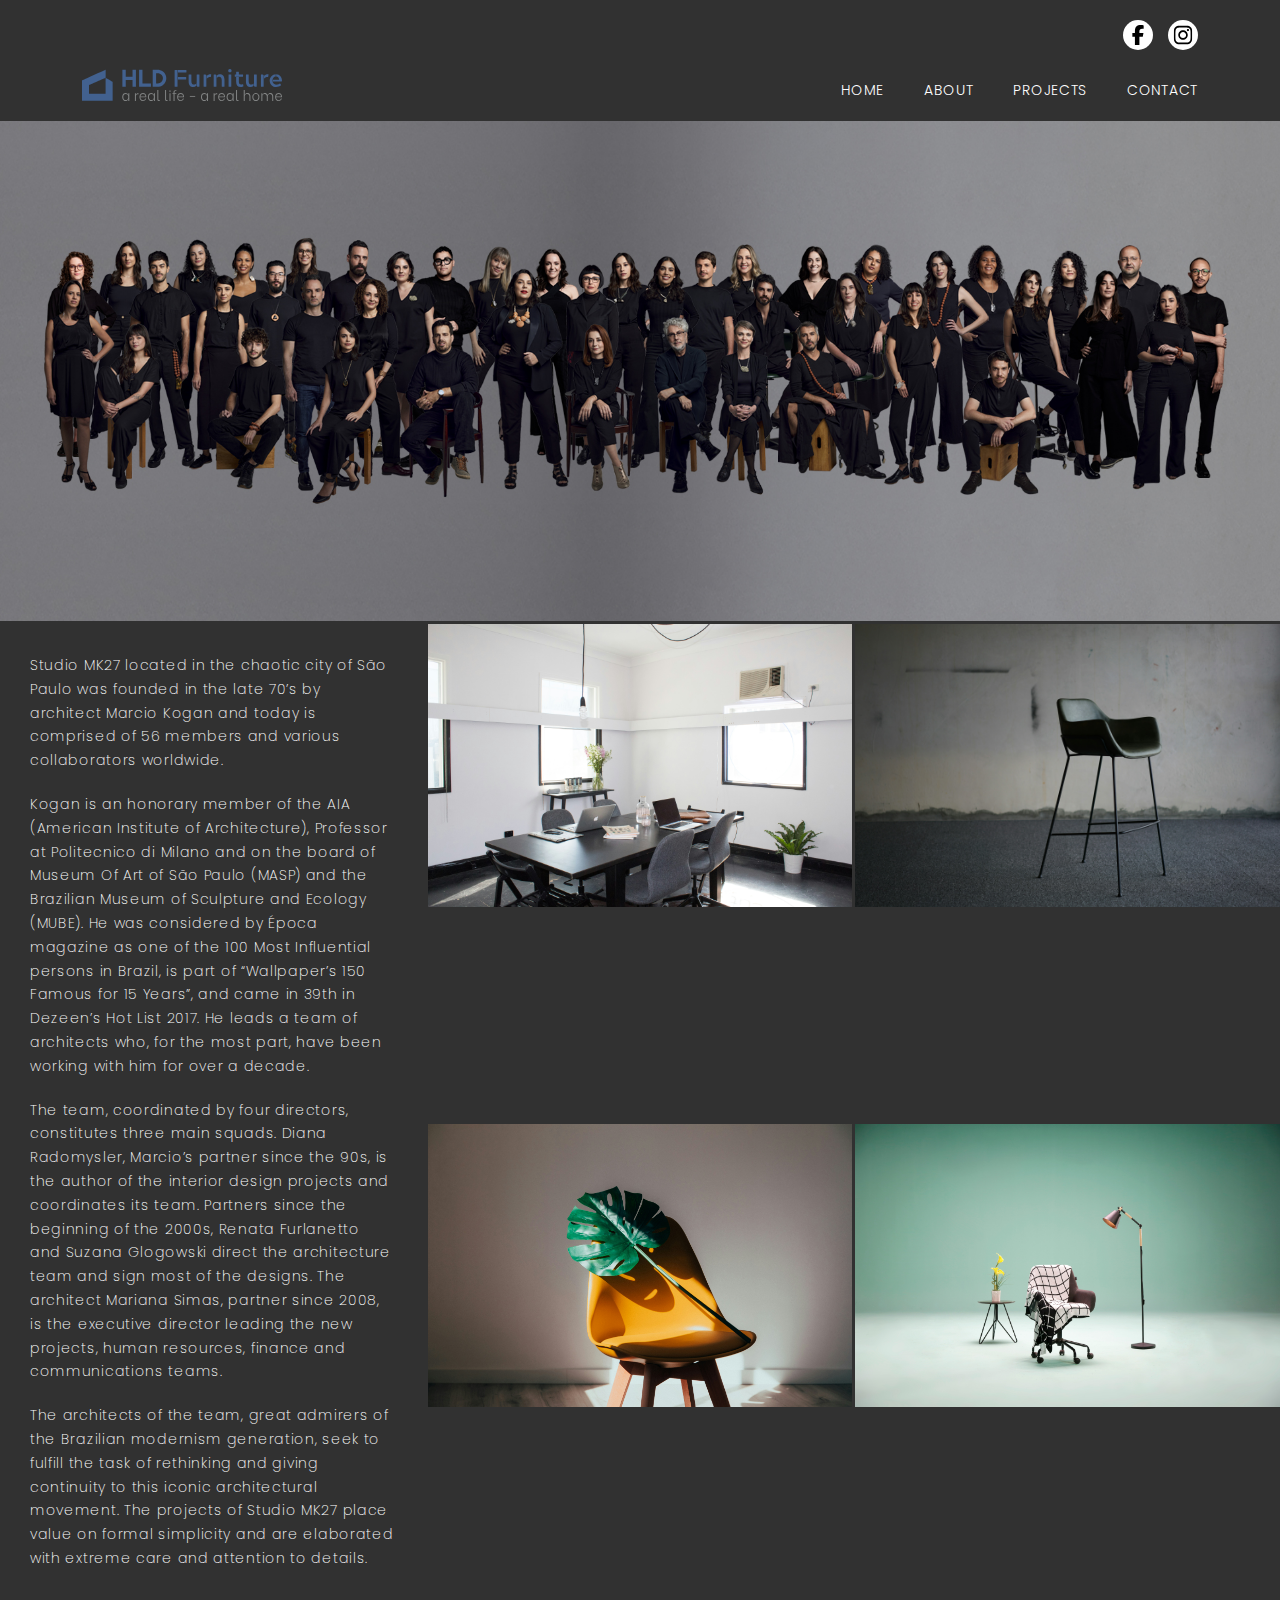
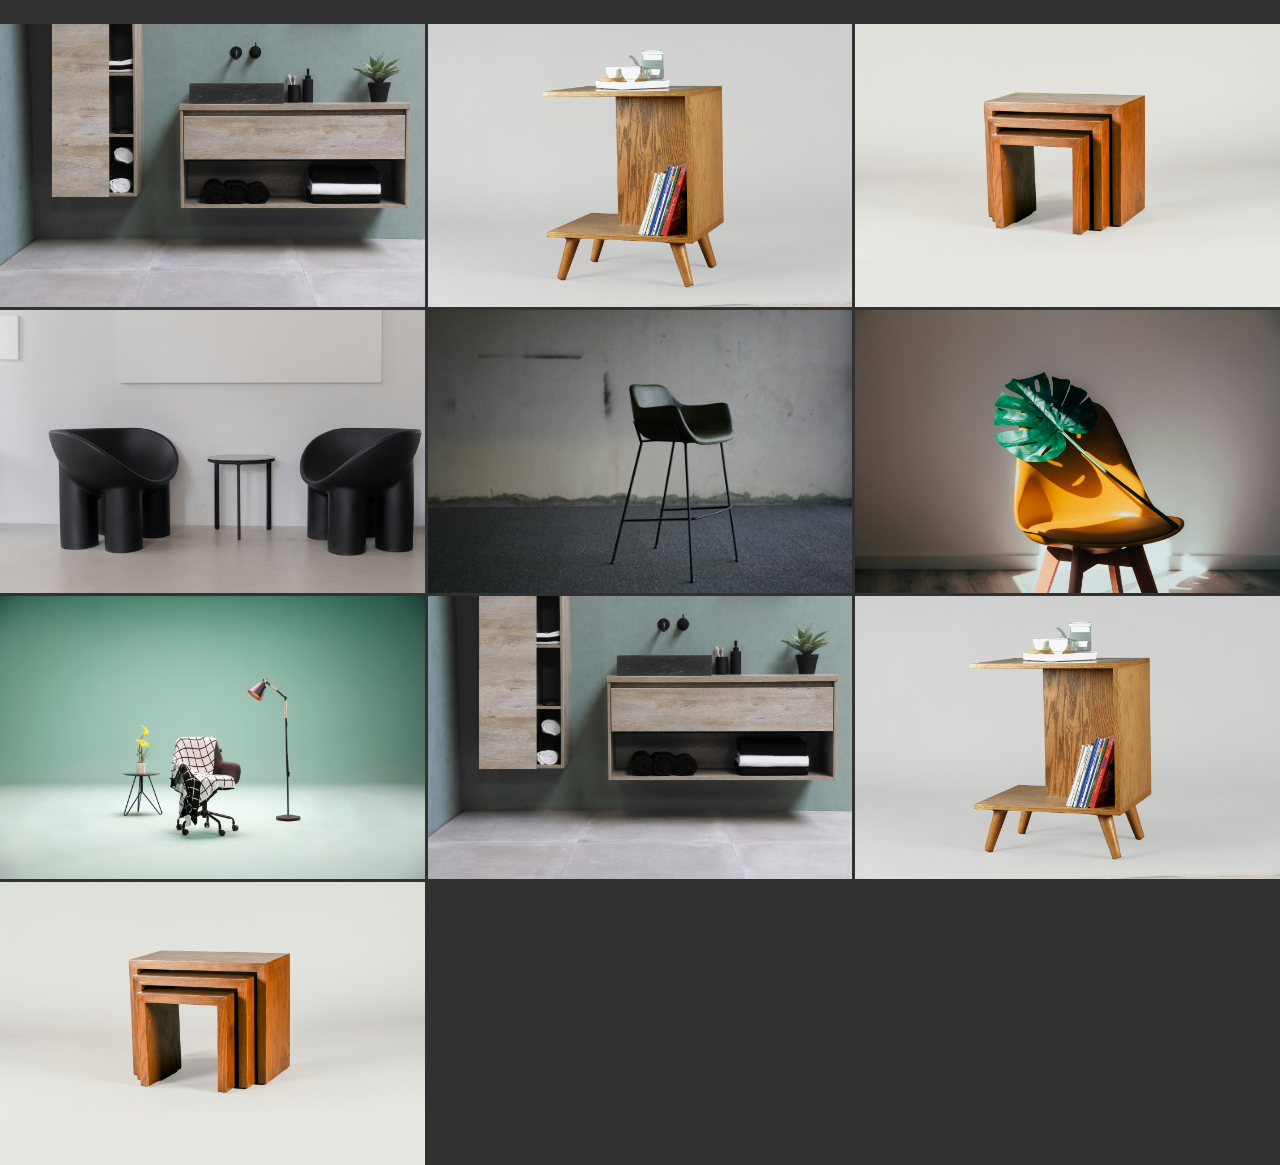
==== about.html @ c7285cd1 "about pc" ====
<!DOCTYPE html>
<html lang="en">
  <head>
    <meta charset="UTF-8" />
    <meta name="viewport" content="width=device-width, initial-scale=1.0" />
    <link rel="stylesheet" href="./assets/css/aos.min.css" />
    <link rel="stylesheet" href="./assets/css/bootstrap.min.css" />
    <link rel="stylesheet" href="./assets/css/index.css" />
    <title>About</title>
  </head>
  <body>
    <header>
      <div class="container">
        <div class="header-wrapper">
          <a href="#" title="HLD" class="logo">
            <img src="./assets/images/logo.svg" alt="HLD Furniture" />
          </a>
          <button class="menu-btn" onclick="openMenu()">
            <img src="./assets/images/menu.svg" alt="Menu" />
          </button>
          <nav class="header-nav">
            <button class="close-btn" onclick="closeMenu()">
              <img src="./assets/images/x-mark.svg" alt="Close" />
            </button>
            <ul class="social-list">
              <li class="social-item">
                <a href="#" title="Facebook" class="icon">
                  <img src="./assets/images/facebook.svg" alt="Facebook" />
                </a>
              </li>
              <li class="social-item">
                <a href="#" title="Instagram" class="icon">
                  <img src="./assets/images/instagram.svg" alt="Instagram" />
                </a>
              </li>
            </ul>
            <ul class="nav-list">
              <li class="nav-item">
                <a href="#" title="Home">Home</a>
              </li>
              <li class="nav-item">
                <a href="#" title="About">About</a>
              </li>
              <li class="nav-item">
                <a href="#" title="Projects">Projects</a>
              </li>
              <li class="nav-item">
                <a href="#" title="Contact">Contact</a>
              </li>
            </ul>
          </nav>
        </div>
      </div>
    </header>
    <main>
      <section class="banner">
        <div class="banner-image">
          <img src="./assets/images/banner.jpg" alt="Banner" />
        </div>
      </section>
      <section class="about">
        <div class="about-group">
          <div class="about-content">
            <p class="text">
              Studio MK27 located in the chaotic city of São Paulo was founded
              in the late 70’s by architect Marcio Kogan and today is comprised
              of 56 members and various collaborators worldwide.
            </p>
            <p class="text">
              Kogan is an honorary member of the AIA (American Institute of
              Architecture), Professor at Politecnico di Milano and on the board
              of Museum Of Art of São Paulo (MASP) and the Brazilian Museum of
              Sculpture and Ecology (MUBE). He was considered by Época magazine
              as one of the 100 Most Influential persons in Brazil, is part of
              “Wallpaper’s 150 Famous for 15 Years”, and came in 39th in
              Dezeen’s Hot List 2017. He leads a team of architects who, for the
              most part, have been working with him for over a decade.
            </p>
            <p class="text">
              The team, coordinated by four directors, constitutes three main
              squads. Diana Radomysler, Marcio’s partner since the 90s, is the
              author of the interior design projects and coordinates its team.
              Partners since the beginning of the 2000s, Renata Furlanetto and
              Suzana Glogowski direct the architecture team and sign most of the
              designs. The architect Mariana Simas, partner since 2008, is the
              executive director leading the new projects, human resources,
              finance and communications teams.
            </p>
            <p class="text">
              The architects of the team, great admirers of the Brazilian
              modernism generation, seek to fulfill the task of rethinking and
              giving continuity to this iconic architectural movement. The
              projects of Studio MK27 place value on formal simplicity and are
              elaborated with extreme care and attention to details.
            </p>
          </div>
          <div class="about-image">
            <img src="./assets/images/furniture-1.jpg" alt="Furniture" />
          </div>
          <div class="about-image">
            <img src="./assets/images/furniture-2.jpg" alt="Furniture" />
          </div>
          <div class="about-image">
            <img src="./assets/images/furniture-3.jpg" alt="Furniture" />
          </div>
          <div class="about-image">
            <img src="./assets/images/furniture-4.jpg" alt="Furniture" />
          </div>
          <div class="about-image">
            <img src="./assets/images/furniture-5.jpg" alt="Furniture" />
          </div>
          <div class="about-image">
            <img src="./assets/images/furniture-6.jpg" alt="Furniture" />
          </div>
          <div class="about-image">
            <img src="./assets/images/furniture-7.jpg" alt="Furniture" />
          </div>
          <div class="about-image">
            <img src="./assets/images/furniture-8.jpg" alt="Furniture" />
          </div>
          <div class="about-image">
            <img src="./assets/images/furniture-2.jpg" alt="Furniture" />
          </div>
          <div class="about-image">
            <img src="./assets/images/furniture-3.jpg" alt="Furniture" />
          </div>
          <div class="about-image">
            <img src="./assets/images/furniture-4.jpg" alt="Furniture" />
          </div>
          <div class="about-image">
            <img src="./assets/images/furniture-5.jpg" alt="Furniture" />
          </div>
          <div class="about-image">
            <img src="./assets/images/furniture-6.jpg" alt="Furniture" />
          </div>
          <div class="about-image">
            <img src="./assets/images/furniture-7.jpg" alt="Furniture" />
          </div>
        </div>
      </section>
    </main>
    <footer></footer>
    <script src="./assets/js/aos.min.js"></script>
    <script src="./assets/js/bootstrap.min.js"></script>
    <script src="./assets/js/index.js"></script>
  </body>
</html>
---- assets/css/index.css ----
@import url("https://fonts.googleapis.com/css2?family=Poppins:ital,wght@0,100;0,200;0,300;0,400;0,500;0,600;0,700;0,800;0,900;1,100;1,200;1,300;1,400;1,500;1,600;1,700;1,800;1,900&display=swap");
* {
  margin: 0;
  padding: 0;
  box-sizing: border-box;
}

html,
body {
  overflow-x: hidden;
}

body {
  font-family: "Poppins", sans-serif;
  font-size: 14px;
  font-weight: 400;
  color: #fff;
  line-height: 1.5;
  background: #313131;
  letter-spacing: 0.05em;
}

img,
video {
  width: 100%;
}

a {
  text-decoration: none;
  color: #fff;
}

ul,
ol {
  list-style: none;
  padding: 0;
  margin: 0;
}

p,
h1,
h2,
h3,
h4,
h5,
h6 {
  margin: 0;
  padding: 0;
}

button {
  background: transparent;
  outline: none;
  border: none;
}

header .header-wrapper {
  display: flex;
  justify-content: space-between;
  align-items: end;
  gap: 30px;
  padding-top: 20px;
}
header .logo {
  max-width: 200px;
}
header .header-nav {
  display: flex;
  justify-content: unset;
  align-items: unset;
  gap: 30px;
  flex-direction: column;
}
header .close-btn {
  display: none;
  width: 30px;
  position: absolute;
  top: 30px;
  right: 30px;
}
header .menu-btn {
  display: none;
  min-width: 30px;
  width: 30px;
}
header .social-list {
  display: flex;
  justify-content: end;
  align-items: center;
  gap: 15px;
}
header .social-list .social-item .icon {
  display: inline-block;
  width: 30px;
  aspect-ratio: 1;
  transition: all ease 0.3s;
}
header .social-list .social-item .icon:hover {
  transform: scale(1.2);
}
header .nav-list {
  display: flex;
  justify-content: space-between;
  align-items: center;
  gap: 40px;
}
header .nav-list .nav-item a {
  text-transform: uppercase;
  position: relative;
  font-weight: 300;
  display: block;
}
header .nav-list .nav-item a::before {
  content: "";
  position: absolute;
  bottom: 0px;
  left: 0;
  height: 1px;
  width: 0%;
  background-color: #fff;
  transition: all cubic-bezier(0.77, 0, 0.175, 1) 0.75s;
}
header .nav-list .nav-item a:hover::before {
  width: 100%;
}

.banner {
  height: 500px;
  margin-top: 20px;
}
.banner .banner-image {
  height: 100%;
  width: 100%;
}
.banner .banner-image img {
  height: 100%;
  -o-object-fit: cover;
     object-fit: cover;
}

@media only screen and (max-width: 767px) {
  header .header-wrapper {
    align-items: center;
  }
  header .header-nav {
    position: fixed;
    top: 0;
    left: 0;
    width: 100%;
    height: 100%;
    z-index: 10;
    background-color: #313131;
    flex-direction: column-reverse;
    justify-content: center;
    transform: translateY(-100%);
    transition: all cubic-bezier(0.77, 0, 0.175, 1) 1s;
  }
  header .header-nav.active {
    transform: unset;
  }
  header .nav-list {
    flex-direction: column;
  }
  header .nav-list .nav-item a {
    font-size: 20px;
    font-weight: 200;
  }
  header .social-list {
    justify-content: center;
    padding-top: 40px;
    margin: 0 auto;
    border-top: 1px solid #fff;
    width: -moz-fit-content;
    width: fit-content;
  }
  header .menu-btn {
    display: block;
  }
  header .close-btn {
    display: block;
  }
}
.top-project {
  margin-top: 20px;
}
.top-project .project-item {
  height: 250px;
  margin-bottom: 3px;
  transition: all cubic-bezier(0.77, 0, 0.175, 1) 0.75s;
}
.top-project .project-item img {
  height: 100%;
  -o-object-fit: cover;
     object-fit: cover;
  transition: all ease 0.75s;
  filter: grayscale(1);
}
.top-project .project-item:hover {
  height: 600px;
}
.top-project .project-item:hover img {
  filter: unset;
}

@media only screen and (max-width: 767px) {
  .top-project .project-item:hover {
    height: 250px;
  }
}
.about {
  margin-top: 3px;
}
.about .about-group {
  display: grid;
  grid-template-columns: repeat(3, 1fr);
  grid-column-gap: 3px;
  grid-row-gap: 3px;
}
.about .about-image {
  aspect-ratio: 1.5;
  overflow: hidden;
}
.about .about-image img {
  height: 100%;
  -o-object-fit: cover;
     object-fit: cover;
}
.about .about-content {
  padding: 30px;
  grid-area: 1/1/span 2/1;
}
.about .about-content .text {
  font-size: 14px;
  line-height: 1.7;
  font-weight: 200;
  margin-bottom: 20px;
}
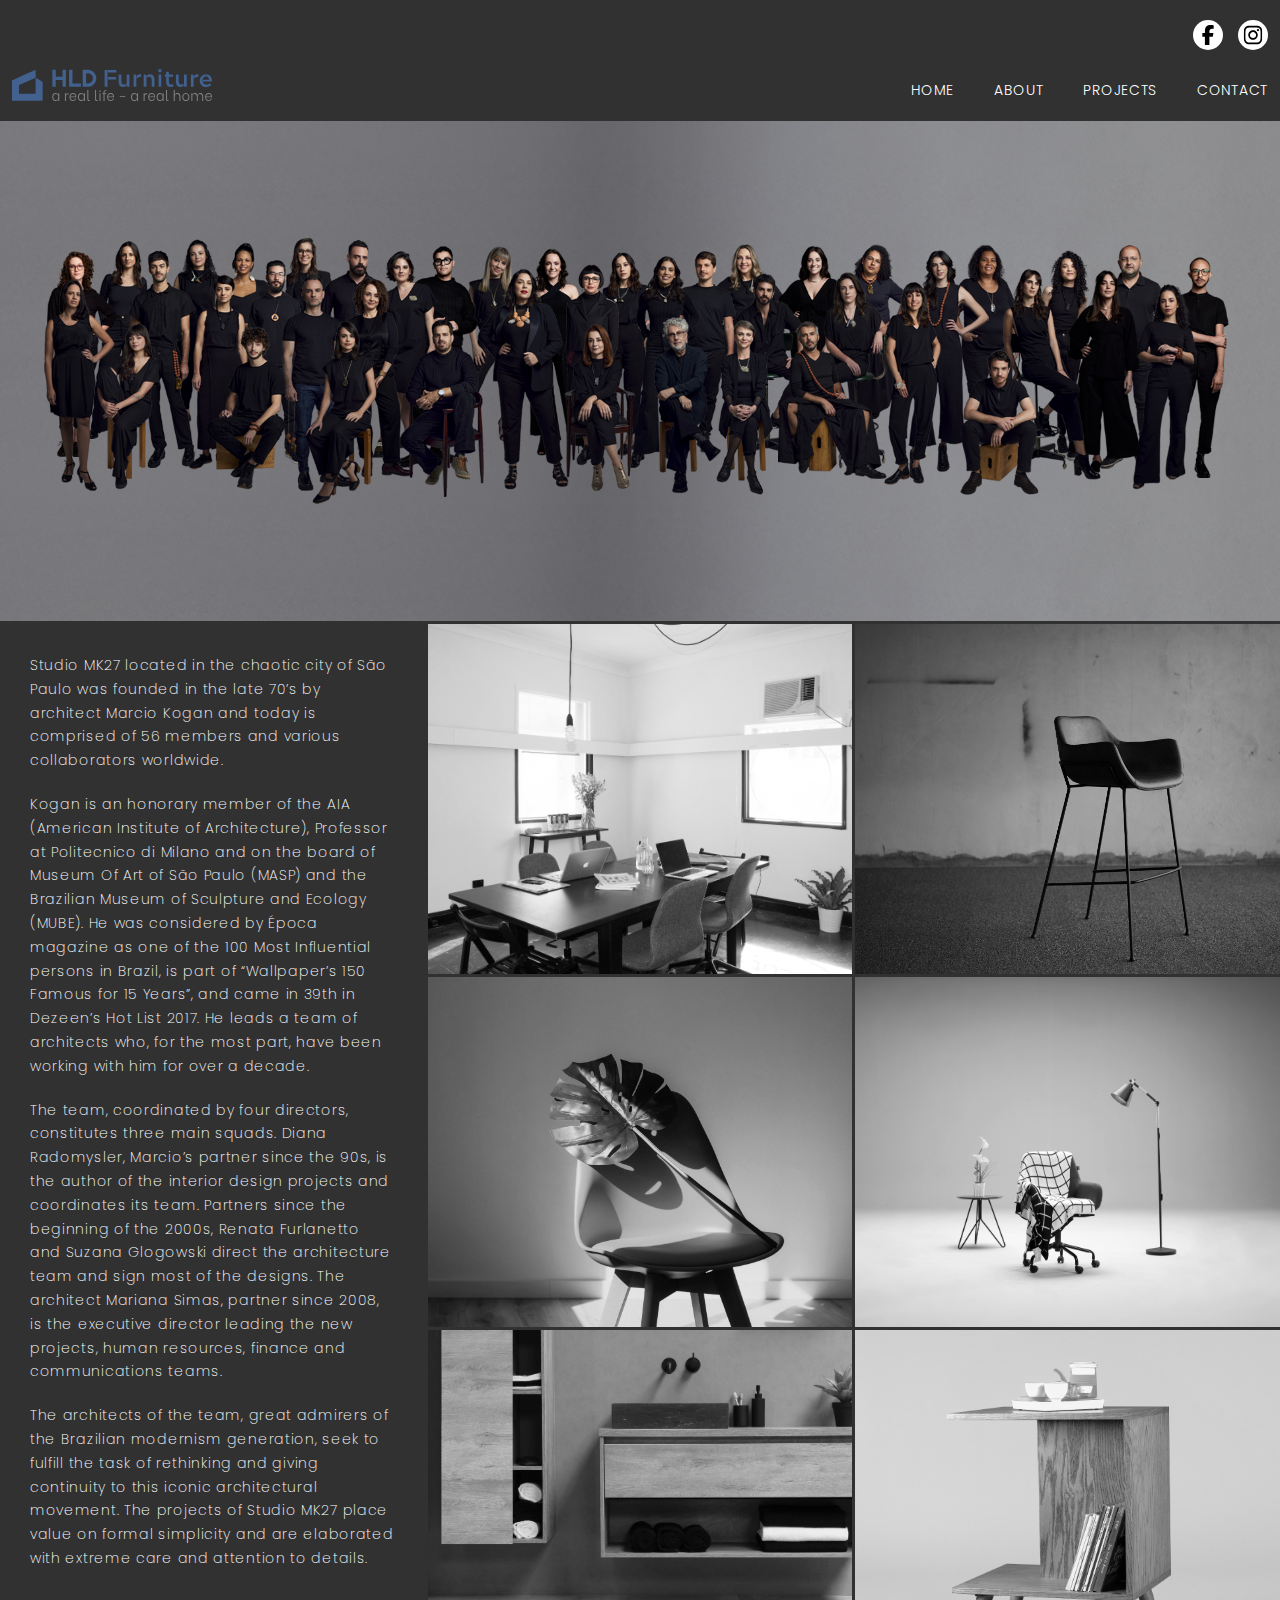
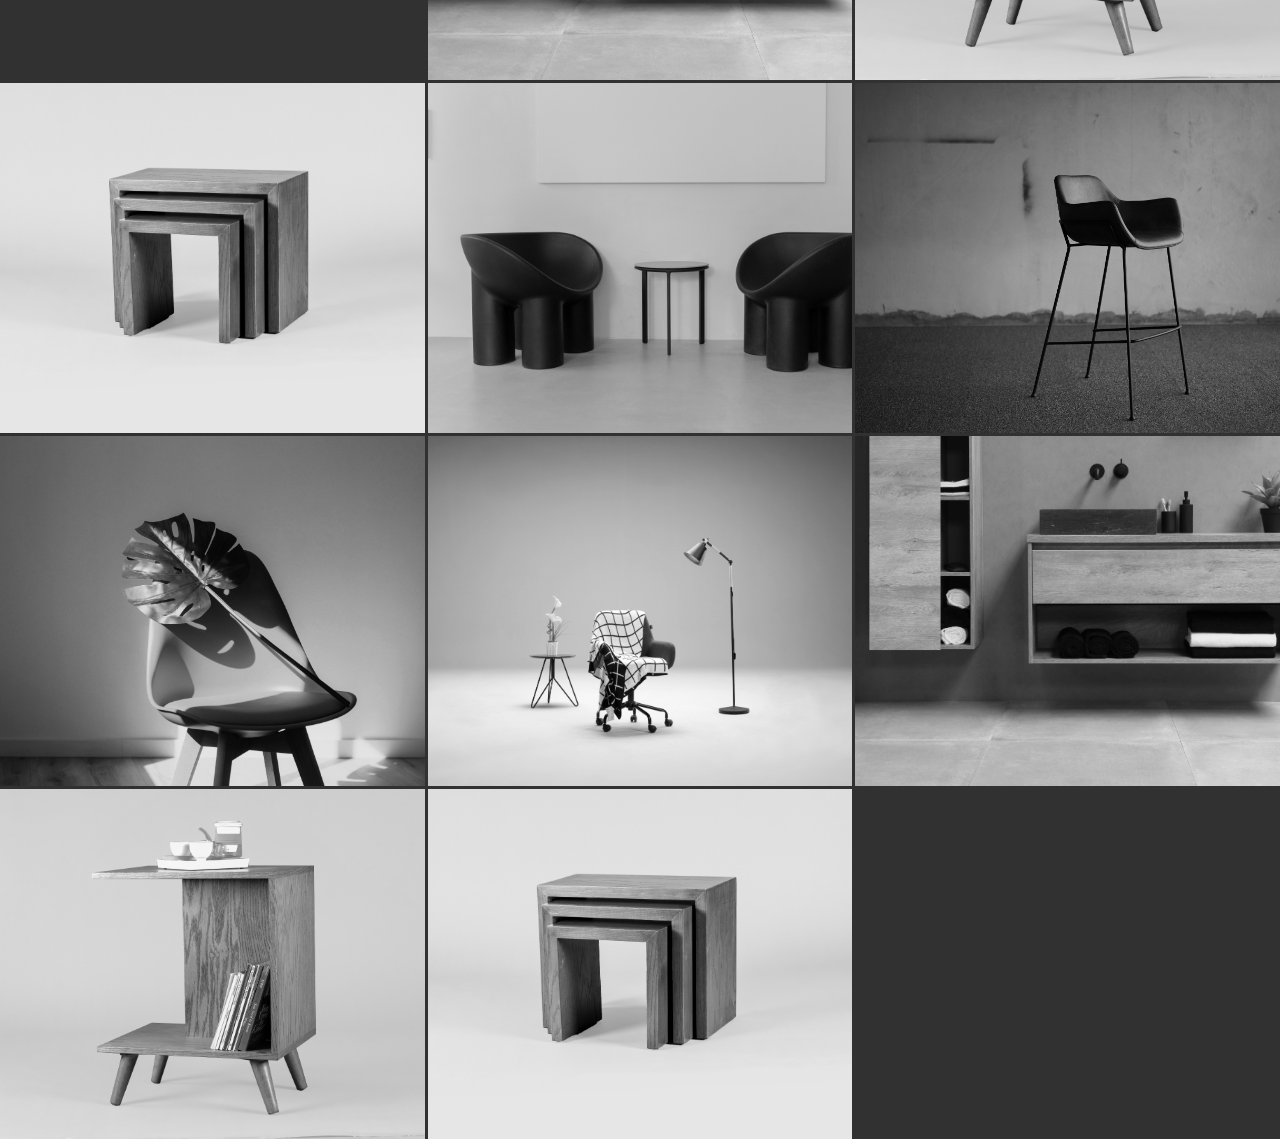
==== commit aa1a781c: "done about" ====
--- a/about.html
+++ b/about.html
@@ -10,7 +10,7 @@
   </head>
   <body>
     <header>
-      <div class="container">
+      <div class="container-fluid">
         <div class="header-wrapper">
           <a href="#" title="HLD" class="logo">
             <img src="./assets/images/logo.svg" alt="HLD Furniture" />
--- a/assets/css/index.css
+++ b/assets/css/index.css
@@ -179,6 +179,9 @@
   header .close-btn {
     display: block;
   }
+  .banner {
+    height: 350px;
+  }
 }
 .top-project {
   margin-top: 20px;
@@ -217,21 +220,143 @@
   grid-row-gap: 3px;
 }
 .about .about-image {
-  aspect-ratio: 1.5;
+  height: 350px;
   overflow: hidden;
 }
 .about .about-image img {
   height: 100%;
   -o-object-fit: cover;
      object-fit: cover;
+  filter: grayscale(1);
+  transition: all ease 0.75s;
+}
+.about .about-image:hover img {
+  transform: scale(1.1);
 }
 .about .about-content {
   padding: 30px;
-  grid-area: 1/1/span 2/1;
+  grid-area: 1/1/span 3/1;
 }
 .about .about-content .text {
   font-size: 14px;
   line-height: 1.7;
   font-weight: 200;
   margin-bottom: 20px;
+}
+
+@media only screen and (max-width: 1199px) {
+  .about .about-content {
+    grid-area: 1/1/span 3/span 2;
+  }
+}
+@media only screen and (max-width: 767px) {
+  .about .about-group {
+    grid-template-columns: repeat(2, 1fr);
+  }
+  .about .about-content {
+    grid-area: 1/1/span 2/span 2;
+  }
+}
+@media only screen and (max-width: 576px) {
+  .about .about-group {
+    grid-template-columns: repeat(1, 1fr);
+  }
+  .about .about-content {
+    padding: 20px;
+    grid-area: initial;
+  }
+  .about .about-content .text:last-child {
+    margin-bottom: 0;
+  }
+}
+.project-list {
+  margin-top: 20px;
+}
+.project-list .project-list-group {
+  display: grid;
+  grid-template-columns: repeat(3, 1fr);
+  grid-column-gap: 3px;
+  grid-row-gap: 3px;
+}
+.project-list .project-list-item {
+  position: relative;
+  display: block;
+}
+.project-list .project-list-item::before {
+  content: "";
+  position: absolute;
+  top: 0;
+  left: 0;
+  width: 100%;
+  height: 100%;
+  background: rgba(0, 0, 0, 0.2);
+  opacity: 0;
+  transition: all ease 0.5s;
+  z-index: 1;
+}
+.project-list .project-list-item .image {
+  width: 100%;
+  height: 100%;
+  overflow: hidden;
+}
+.project-list .project-list-item .image img {
+  height: 100%;
+  -o-object-fit: cover;
+     object-fit: cover;
+  filter: grayscale(1);
+  transition: all ease 0.5s;
+}
+.project-list .project-list-item .content {
+  position: absolute;
+  left: 30px;
+  bottom: 30px;
+  z-index: 2;
+  opacity: 0;
+  transition: all ease 0.5s;
+}
+.project-list .project-list-item .content .name {
+  font-size: 25px;
+  font-weight: 700;
+  margin-bottom: 5px;
+  text-transform: uppercase;
+}
+.project-list .project-list-item .content .city {
+  font-weight: 200;
+  letter-spacing: 0.3em;
+  text-transform: uppercase;
+}
+.project-list .project-list-item:hover::before,
+.project-list .project-list-item:hover .content {
+  opacity: 1;
+}
+.project-list .project-list-item:hover .image img {
+  filter: unset;
+  transform: scale(1.05);
+}
+
+@media only screen and (max-width: 991px) {
+  .project-list .project-list-group {
+    grid-template-columns: repeat(2, 1fr);
+  }
+}
+@media only screen and (max-width: 767px) {
+  .project-list .project-list-group {
+    grid-template-columns: repeat(1, 1fr);
+  }
+  .project-list .project-list-item::before,
+  .project-list .project-list-item .content {
+    opacity: 1;
+  }
+}
+@media only screen and (max-width: 576px) {
+  .project-list .project-list-item .content {
+    left: 15px;
+    bottom: 15px;
+  }
+  .project-list .project-list-item .content .name {
+    font-size: 20px;
+  }
+  .project-list .project-list-item .content .city {
+    font-size: 12px;
+  }
 }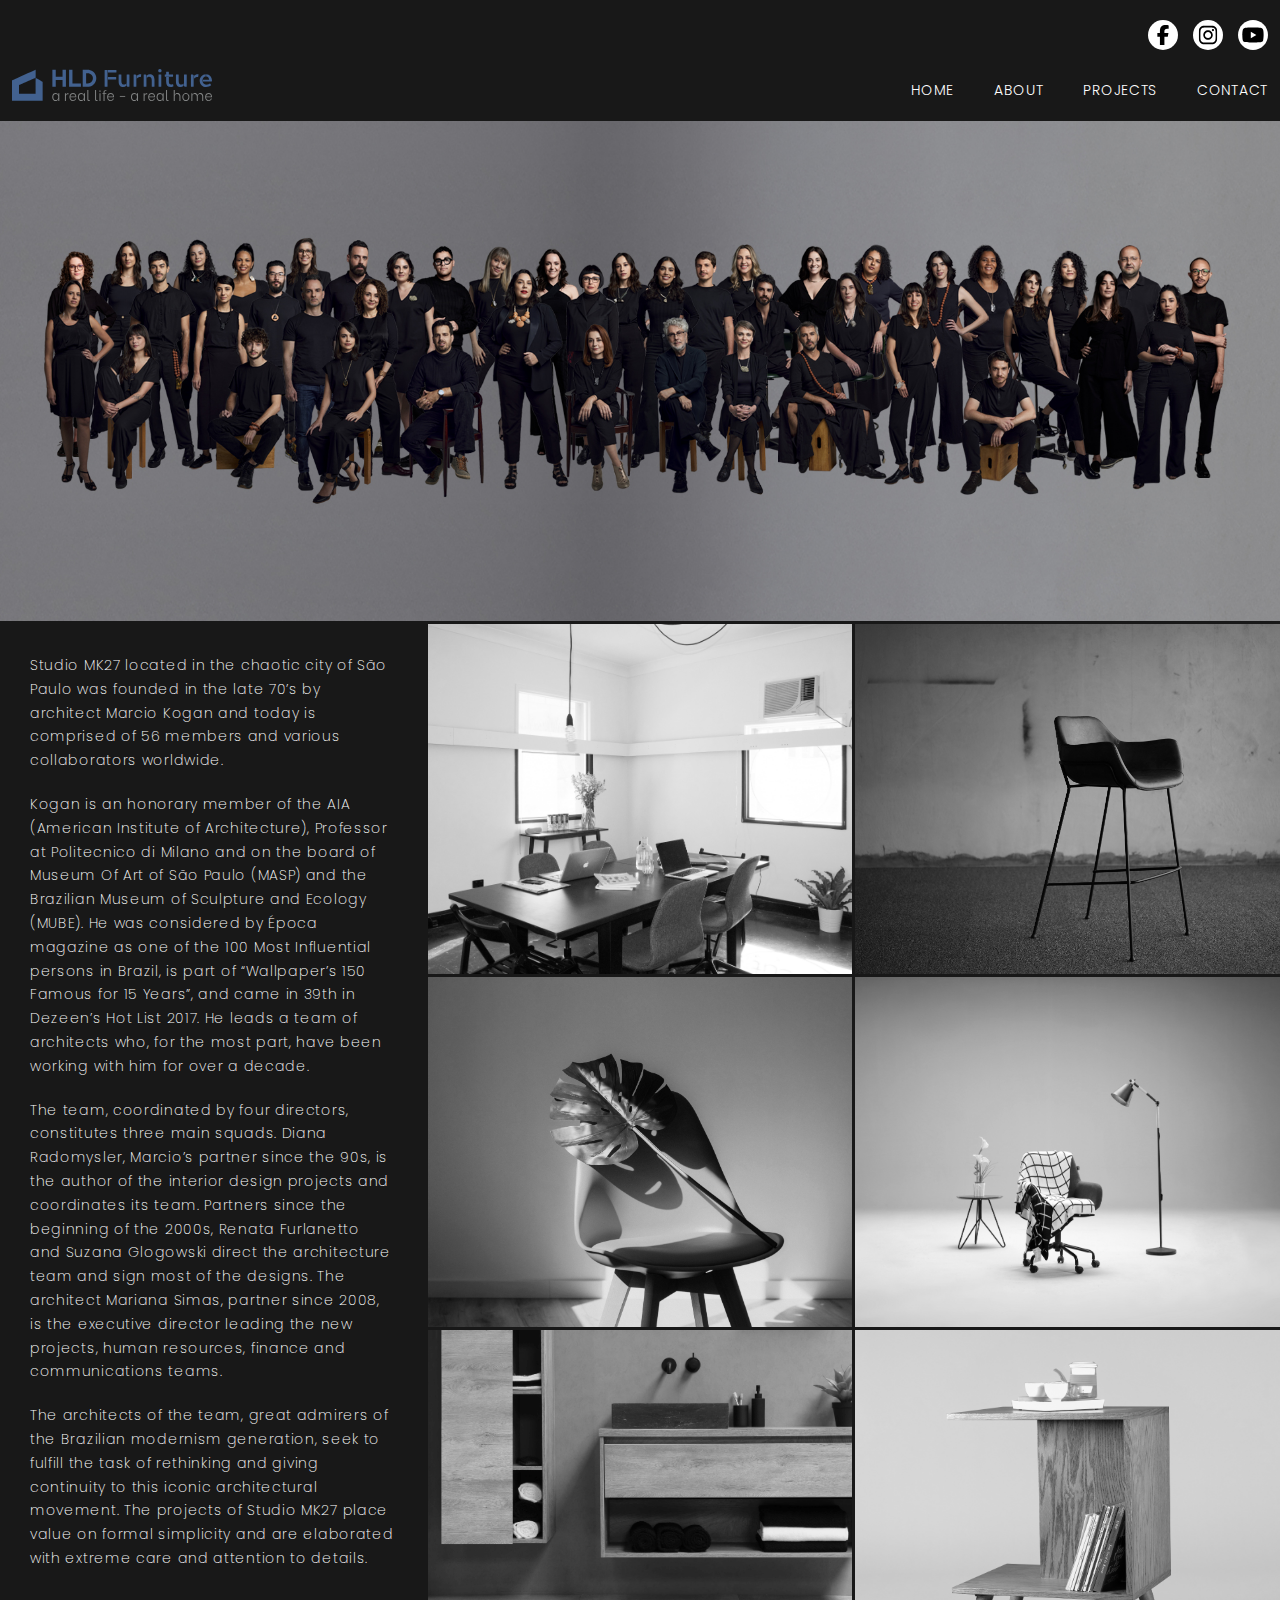
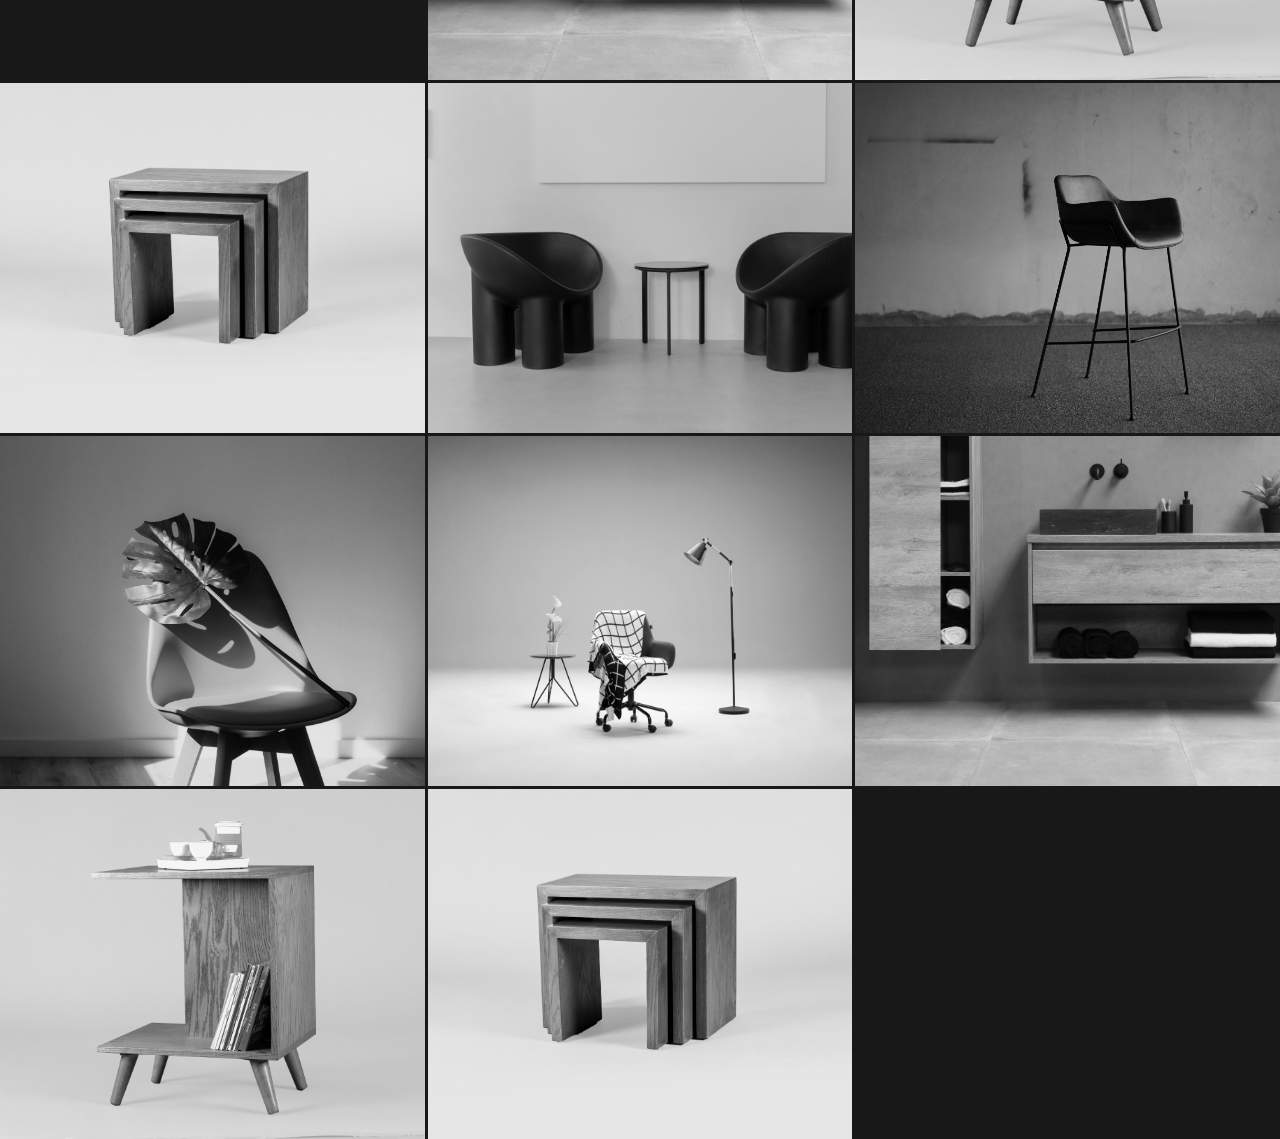
==== commit 0c515022: "add youtube link" ====
--- a/about.html
+++ b/about.html
@@ -31,6 +31,11 @@
               <li class="social-item">
                 <a href="#" title="Instagram" class="icon">
                   <img src="./assets/images/instagram.svg" alt="Instagram" />
+                </a>
+              </li>
+              <li class="social-item">
+                <a href="#" title="Youtube" class="icon">
+                  <img src="./assets/images/youtube.svg" alt="Youtube" />
                 </a>
               </li>
             </ul>
--- a/assets/css/index.css
+++ b/assets/css/index.css
@@ -16,7 +16,7 @@
   font-weight: 400;
   color: #fff;
   line-height: 1.5;
-  background: #313131;
+  background: #181818;
   letter-spacing: 0.05em;
 }
 
@@ -54,6 +54,16 @@
   border: none;
 }
 
+::-webkit-scrollbar {
+  background-color: #181818;
+  width: 5px;
+}
+
+::-webkit-scrollbar-thumb {
+  border-radius: 0px;
+  background-color: rgba(255, 255, 255, 0.2);
+}
+
 header .header-wrapper {
   display: flex;
   justify-content: space-between;
@@ -138,6 +148,52 @@
      object-fit: cover;
 }
 
+.pagination {
+  display: flex;
+  justify-content: space-between;
+  align-items: center;
+  gap: 20px;
+  flex-wrap: nowrap;
+  overflow-x: auto;
+}
+.pagination button {
+  font-size: 30px;
+  color: #fff;
+  width: 60px;
+  height: 60px;
+  display: flex;
+  justify-content: center;
+  align-items: center;
+  gap: unset;
+  transition: all ease 0.3s;
+  font-weight: 100;
+}
+.pagination button:hover {
+  background: rgba(255, 255, 255, 0.1);
+}
+.pagination .page-wrapper {
+  display: flex;
+  justify-content: center;
+  align-items: center;
+  gap: 5px;
+}
+.pagination .page,
+.pagination .etc {
+  font-size: 16px;
+  color: #fff;
+  width: 40px;
+  height: 40px;
+  display: flex;
+  justify-content: center;
+  align-items: center;
+  gap: unset;
+  transition: all ease 0.3s;
+  font-weight: 200;
+}
+.pagination .page.active, .pagination .page:hover {
+  background-color: rgba(255, 255, 255, 0.1);
+}
+
 @media only screen and (max-width: 767px) {
   header .header-wrapper {
     align-items: center;
@@ -149,7 +205,7 @@
     width: 100%;
     height: 100%;
     z-index: 10;
-    background-color: #313131;
+    background-color: #181818;
     flex-direction: column-reverse;
     justify-content: center;
     transform: translateY(-100%);
@@ -183,8 +239,22 @@
     height: 350px;
   }
 }
+@media only screen and (max-width: 480px) {
+  .pagination .page-wrapper {
+    gap: 0px;
+  }
+  .pagination .page,
+  .pagination .etc {
+    font-size: 14px;
+    width: 30px;
+    height: 30px;
+  }
+}
 .top-project {
   margin-top: 20px;
+}
+.top-project .project-list {
+  margin-top: 0;
 }
 .top-project .project-item {
   height: 250px;
@@ -223,12 +293,17 @@
   height: 350px;
   overflow: hidden;
 }
-.about .about-image img {
+.about .about-image img,
+.about .about-image video {
   height: 100%;
   -o-object-fit: cover;
      object-fit: cover;
   filter: grayscale(1);
   transition: all ease 0.75s;
+}
+.about .about-image:hover video,
+.about .about-image:hover img {
+  filter: unset;
 }
 .about .about-image:hover img {
   transform: scale(1.1);
@@ -270,7 +345,55 @@
   }
 }
 .project-list {
-  margin-top: 20px;
+  margin-top: 30px;
+}
+.project-list .project-list-tab {
+  display: flex;
+  justify-content: center;
+  align-items: center;
+  gap: 1px;
+  width: -moz-fit-content;
+  width: fit-content;
+  flex-wrap: wrap;
+  margin: 0 auto 30px;
+  padding-bottom: 15px;
+  border-bottom: 1px solid rgba(255, 255, 255, 0.08);
+  row-gap: 15px;
+}
+.project-list .project-list-tab .tab-item {
+  display: flex;
+  justify-content: center;
+  align-items: center;
+  gap: 5px;
+  min-width: 200px;
+  width: -moz-fit-content;
+  width: fit-content;
+  flex: 0 0 24%;
+}
+.project-list .project-list-tab .tab-item .icon {
+  font-size: 20px;
+  text-align: center;
+  color: #f4ce14;
+  opacity: 0;
+  transition: all ease 0.5s;
+}
+.project-list .project-list-tab .tab-item .text {
+  font-size: 16px;
+  font-weight: 200;
+  text-transform: capitalize;
+  transition: all ease 0.3s;
+  opacity: 0.5;
+}
+.project-list .project-list-tab .tab-item.active .icon {
+  opacity: 1;
+}
+.project-list .project-list-tab .tab-item.active .text {
+  font-weight: 400;
+  opacity: 1;
+}
+.project-list .project-list-tab .tab-item:hover:not(.active) .icon {
+  color: #fff;
+  opacity: 0.5;
 }
 .project-list .project-list-group {
   display: grid;
@@ -281,6 +404,7 @@
 .project-list .project-list-item {
   position: relative;
   display: block;
+  height: 350px;
 }
 .project-list .project-list-item::before {
   content: "";
@@ -349,6 +473,12 @@
   }
 }
 @media only screen and (max-width: 576px) {
+  .project-list .project-list-tab .tab-item {
+    min-width: 120px;
+  }
+  .project-list .project-list-item {
+    height: 300px;
+  }
   .project-list .project-list-item .content {
     left: 15px;
     bottom: 15px;
@@ -359,4 +489,268 @@
   .project-list .project-list-item .content .city {
     font-size: 12px;
   }
+}
+@media only screen and (max-width: 480px) {
+  .project-list .project-list-tab {
+    width: 100%;
+  }
+}
+.project-detail {
+  margin-top: 40px;
+}
+.project-detail .project-detail-wrapper {
+  display: flex;
+  justify-content: unset;
+  align-items: start;
+  gap: 20px;
+}
+.project-detail .project-detail-slider {
+  width: 65%;
+}
+.project-detail .slider-btn {
+  display: flex;
+  justify-content: space-between;
+  align-items: center;
+  gap: unset;
+  padding: 20px;
+  position: absolute;
+  top: 50%;
+  left: 0;
+  width: 100%;
+  z-index: 1;
+  transform: translateY(-50%);
+}
+.project-detail .slider-btn .btn {
+  font-size: 60px;
+  color: #fff;
+  font-weight: 100;
+  opacity: 0;
+  transition: all ease 0.3s;
+  border: none;
+}
+.project-detail .swiper-main {
+  height: 70vh;
+}
+.project-detail .swiper-main:hover .slider-btn .btn {
+  opacity: 1;
+}
+.project-detail .swiper-thumbs {
+  margin-top: 5px;
+}
+.project-detail .swiper-thumbs .swiper-slide {
+  opacity: 0.3;
+  transition: all ease 0.5s;
+}
+.project-detail .swiper-thumbs .swiper-slide-thumb-active {
+  opacity: 1;
+}
+.project-detail .swiper-slide {
+  height: initial;
+}
+.project-detail .project-detail-image {
+  height: 100%;
+  overflow: hidden;
+}
+.project-detail .project-detail-image img {
+  height: 100%;
+  -o-object-fit: cover;
+     object-fit: cover;
+}
+.project-detail .project-thumb-image {
+  aspect-ratio: 1;
+  overflow: hidden;
+}
+.project-detail .project-thumb-image img {
+  height: 100%;
+  -o-object-fit: cover;
+     object-fit: cover;
+  transition: all ease 0.3s;
+}
+.project-detail .project-detail-content {
+  width: 35%;
+}
+.project-detail .project-detail-content .badge {
+  display: block;
+  font-size: 12px;
+  text-transform: uppercase;
+  font-weight: 200;
+  letter-spacing: 0.5em;
+  text-align: left;
+  margin-bottom: 5px;
+  padding: 0;
+}
+.project-detail .project-detail-content .title {
+  font-size: 40px;
+  font-weight: 600;
+  text-transform: uppercase;
+  margin-bottom: 20px;
+}
+.project-detail .project-detail-content p {
+  font-size: 14px;
+  font-weight: 200;
+  margin-bottom: 5px;
+  line-height: 1.7;
+  display: block;
+  width: 100%;
+}
+
+@media only screen and (max-width: 991px) {
+  .project-detail .project-detail-wrapper {
+    flex-direction: column;
+  }
+  .project-detail .project-detail-slider {
+    width: 100%;
+  }
+  .project-detail .project-detail-slider .swiper-main {
+    aspect-ratio: 5/3;
+    height: initial;
+  }
+  .project-detail .project-detail-content {
+    margin-top: 30px;
+    width: 100%;
+  }
+}
+@media only screen and (max-width: 576px) {
+  .project-detail .project-detail-slider .slider-btn {
+    display: none;
+  }
+  .project-detail .project-detail-content {
+    margin-top: 10px;
+  }
+  .project-detail .project-detail-content .badge {
+    font-size: 10px;
+  }
+  .project-detail .project-detail-content .title {
+    font-size: 30px;
+  }
+}
+.contact {
+  margin-top: 40px;
+}
+.contact .contact-info {
+  padding-top: 40px;
+  border-top: 1px solid rgba(255, 255, 255, 0.2);
+  margin-bottom: 150px;
+}
+.contact .contact-info .title {
+  font-size: 70px;
+  font-weight: 500;
+  letter-spacing: 0px;
+  margin-bottom: 20px;
+  text-transform: capitalize;
+}
+.contact .contact-info .info-item {
+  font-size: 14px;
+  font-weight: 200;
+  margin-bottom: 15px;
+}
+.contact .contact-info .info-item a {
+  transition: all ease 0.3s;
+}
+.contact .contact-info .info-item a:hover {
+  color: #f4ce14;
+}
+.contact .contact-wrapper {
+  display: grid;
+  grid-template-columns: 50% 50%;
+  grid-column-gap: 100px;
+}
+.contact .contact-image {
+  overflow: hidden;
+}
+.contact .contact-image img {
+  -o-object-fit: cover;
+     object-fit: cover;
+  filter: grayscale(1);
+}
+.contact .contact-form {
+  margin-top: 100px;
+  width: 80%;
+}
+.contact .contact-form .title {
+  font-size: 50px;
+  font-weight: 100;
+  letter-spacing: 0;
+  text-transform: uppercase;
+  margin-bottom: 60px;
+}
+.contact .contact-form .input-wrapper {
+  margin-bottom: 50px;
+}
+.contact .contact-form .input-wrapper label {
+  font-size: 14px;
+  font-weight: 400;
+  text-transform: capitalize;
+  display: block;
+  margin-bottom: 10px;
+}
+.contact .contact-form .input-wrapper input,
+.contact .contact-form .input-wrapper textarea {
+  width: 100%;
+  outline: none;
+  background: transparent;
+  color: #fff;
+  font-size: 14px;
+  font-weight: 300;
+  letter-spacing: 0.05em;
+  border: none;
+  border-bottom: 1px solid rgba(255, 255, 255, 0.2);
+  transition: all ease 0.3s;
+  resize: none;
+  padding-bottom: 8px;
+  box-shadow: none;
+  border-radius: 0;
+}
+.contact .contact-form .input-wrapper input:focus,
+.contact .contact-form .input-wrapper textarea:focus {
+  border-color: #fff;
+}
+.contact .contact-form .submit-btn {
+  padding: 15px;
+  width: 100%;
+  font-size: 16px;
+  font-weight: 200;
+  text-transform: uppercase;
+  color: #fff;
+  background-color: #252525;
+  letter-spacing: 0.05em;
+  transition: all ease 0.3s;
+}
+.contact .contact-form .submit-btn:hover {
+  background-color: #333333;
+}
+
+@media only screen and (max-width: 1199px) {
+  .contact .contact-info {
+    margin-bottom: 100px;
+  }
+  .contact .contact-image {
+    display: none;
+  }
+  .contact .contact-wrapper {
+    grid-template-columns: 1fr;
+  }
+  .contact .contact-form {
+    margin-top: 0;
+    width: 100%;
+  }
+  .contact .contact-form .title {
+    font-size: 40px;
+    margin-bottom: 40px;
+  }
+}
+@media only screen and (max-width: 576px) {
+  .contact .contact-info {
+    margin-bottom: 80px;
+  }
+  .contact .contact-info .container {
+    margin: 0;
+    padding: 0;
+  }
+  .contact .contact-info .title {
+    font-size: 40px;
+  }
+  .contact .contact-form .title {
+    font-size: 25px;
+  }
 }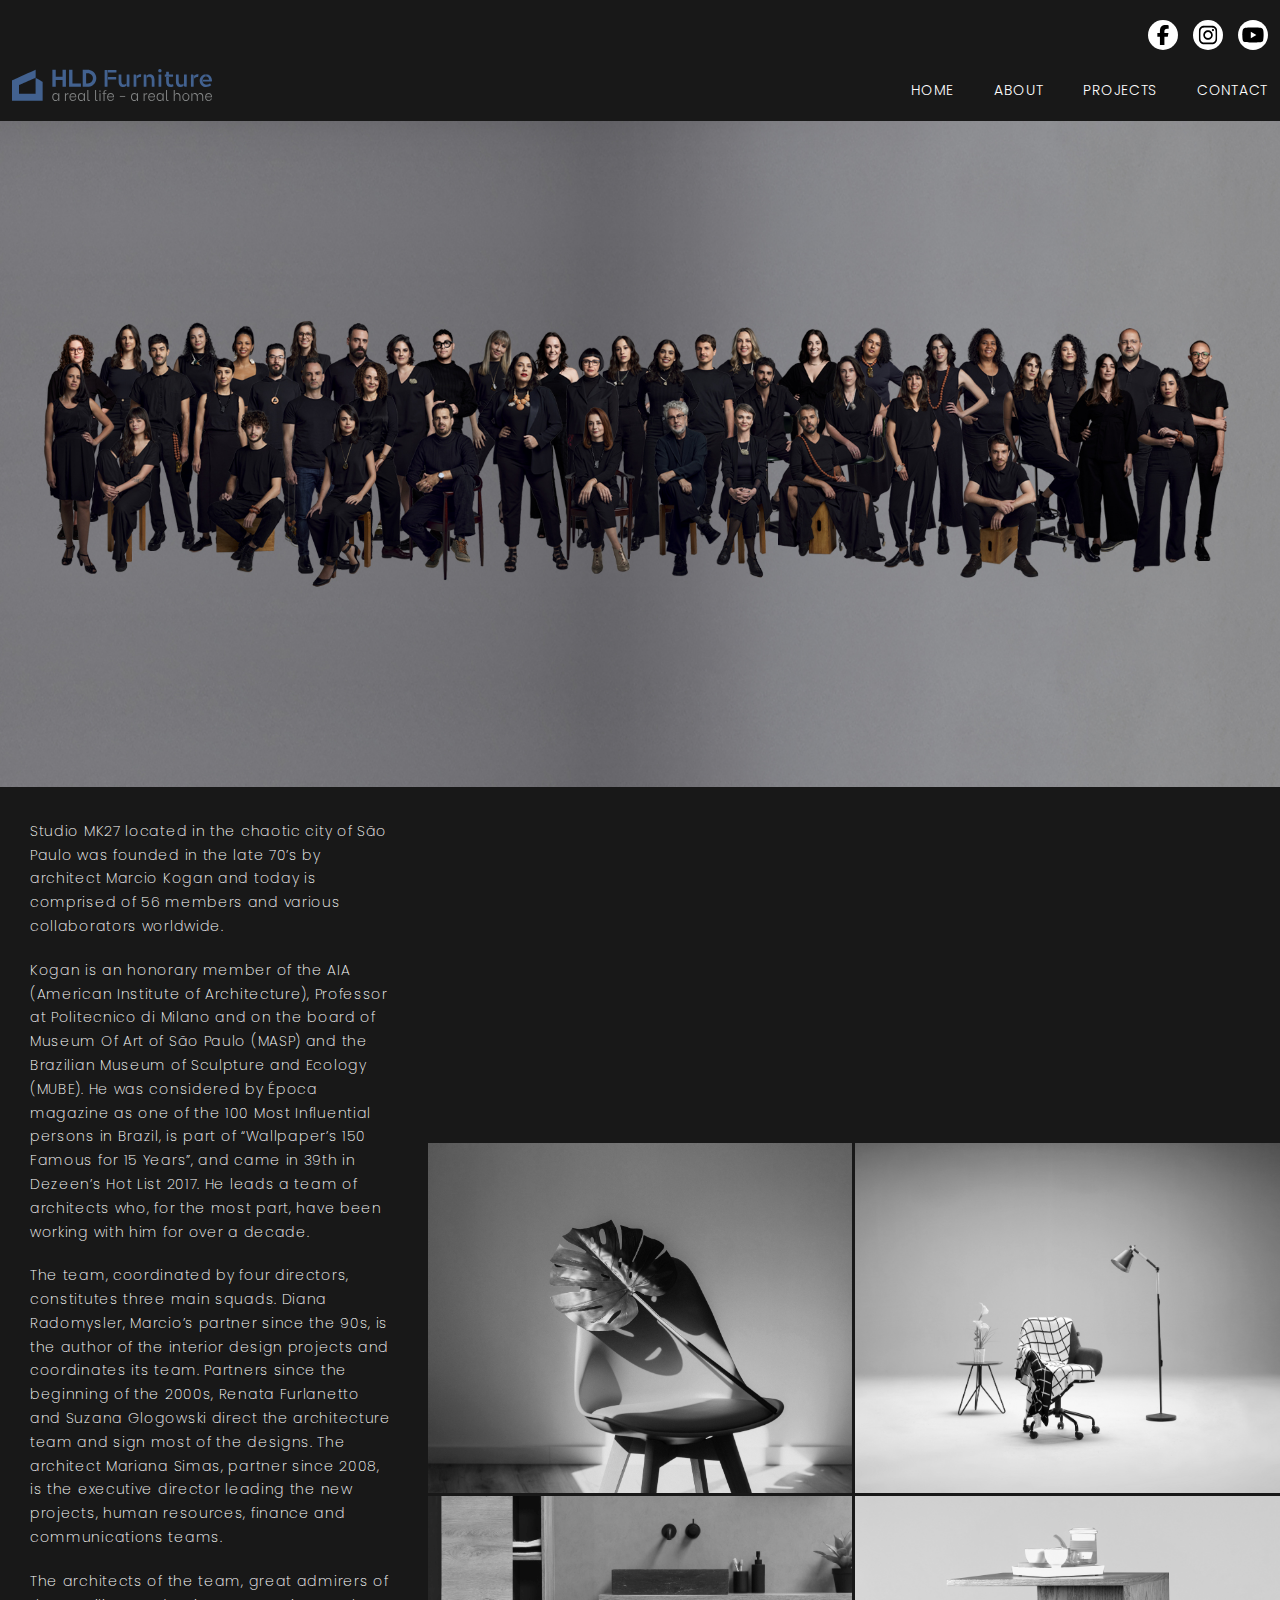
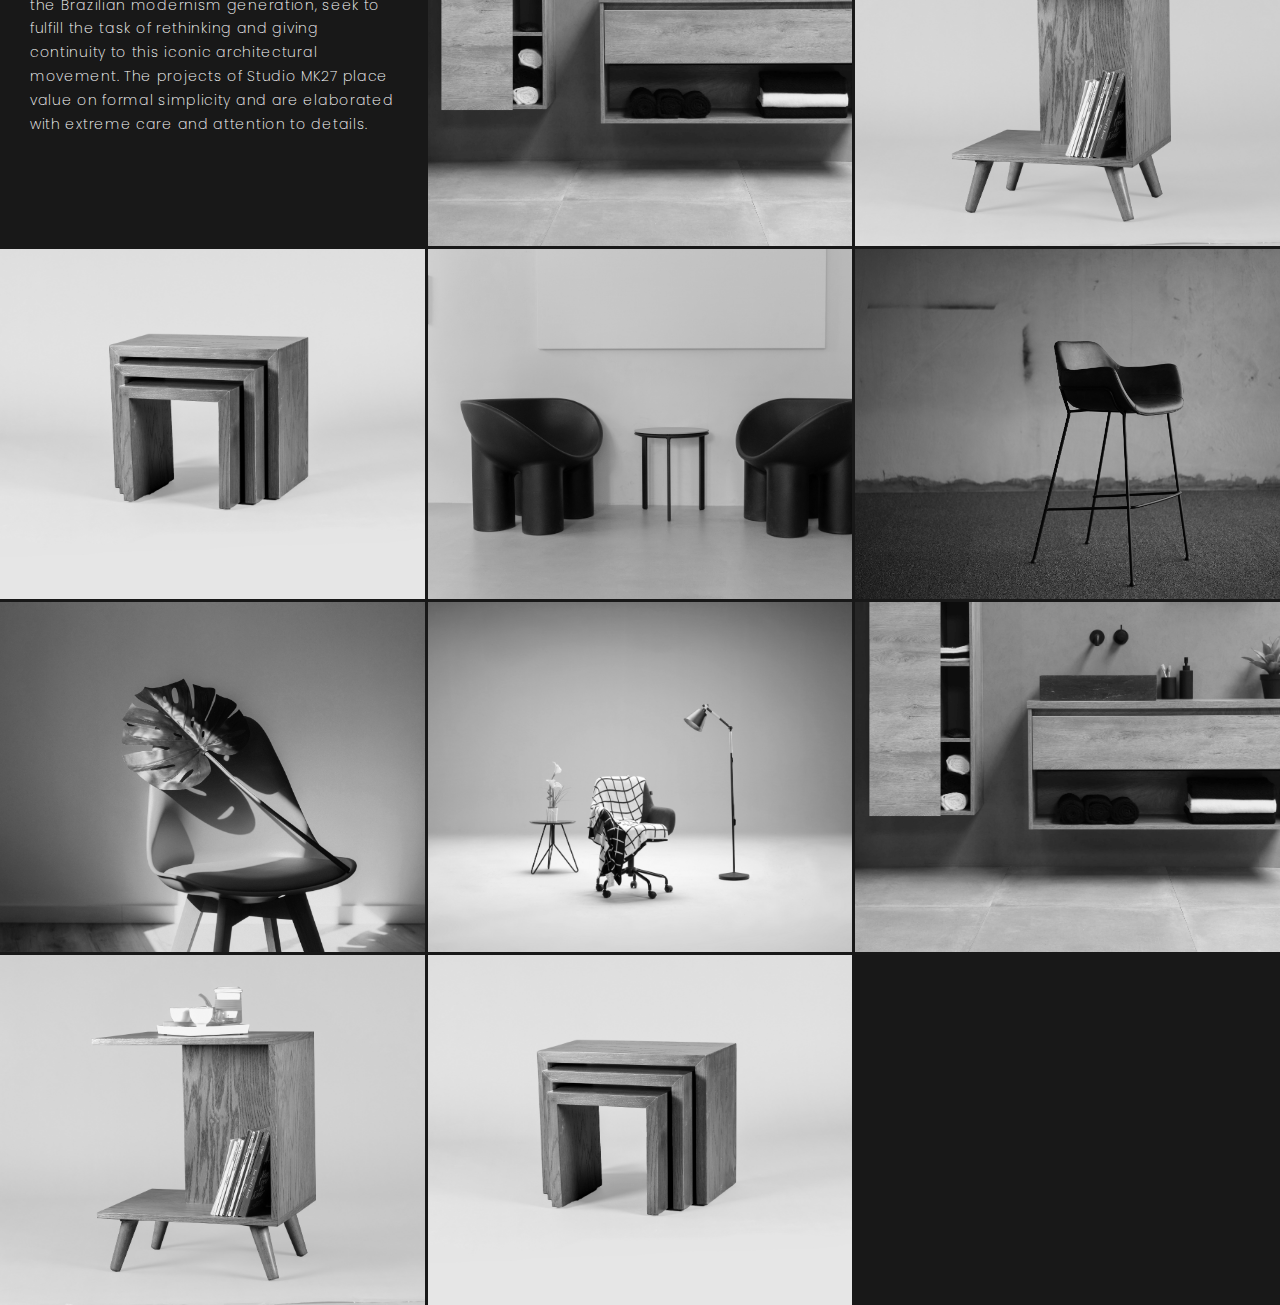
==== commit 93345d17: "change banner & add iframe" ====
--- a/about.html
+++ b/about.html
@@ -100,10 +100,24 @@
             </p>
           </div>
           <div class="about-image">
-            <img src="./assets/images/furniture-1.jpg" alt="Furniture" />
+            <iframe
+              src="https://www.youtube.com/embed/g3L9WMmiGOc?si=32FD0EWEj9x7sEUL"
+              title="YouTube video player"
+              frameborder="0"
+              allow="accelerometer; autoplay; clipboard-write; encrypted-media; gyroscope; picture-in-picture; web-share"
+              referrerpolicy="strict-origin-when-cross-origin"
+              allowfullscreen
+            ></iframe>
           </div>
           <div class="about-image">
-            <img src="./assets/images/furniture-2.jpg" alt="Furniture" />
+            <iframe
+              src="https://www.youtube.com/embed/4VBGQH3gvcM?si=VH4diRP5Q0iqLU9Q"
+              title="YouTube video player"
+              frameborder="0"
+              allow="accelerometer; autoplay; clipboard-write; encrypted-media; gyroscope; picture-in-picture; web-share"
+              referrerpolicy="strict-origin-when-cross-origin"
+              allowfullscreen
+            ></iframe>
           </div>
           <div class="about-image">
             <img src="./assets/images/furniture-3.jpg" alt="Furniture" />
--- a/assets/css/index.css
+++ b/assets/css/index.css
@@ -135,7 +135,6 @@
 }
 
 .banner {
-  height: 500px;
   margin-top: 20px;
 }
 .banner .banner-image {
@@ -301,6 +300,10 @@
   filter: grayscale(1);
   transition: all ease 0.75s;
 }
+.about .about-image iframe {
+  width: 100%;
+  height: 100%;
+}
 .about .about-image:hover video,
 .about .about-image:hover img {
   filter: unset;
